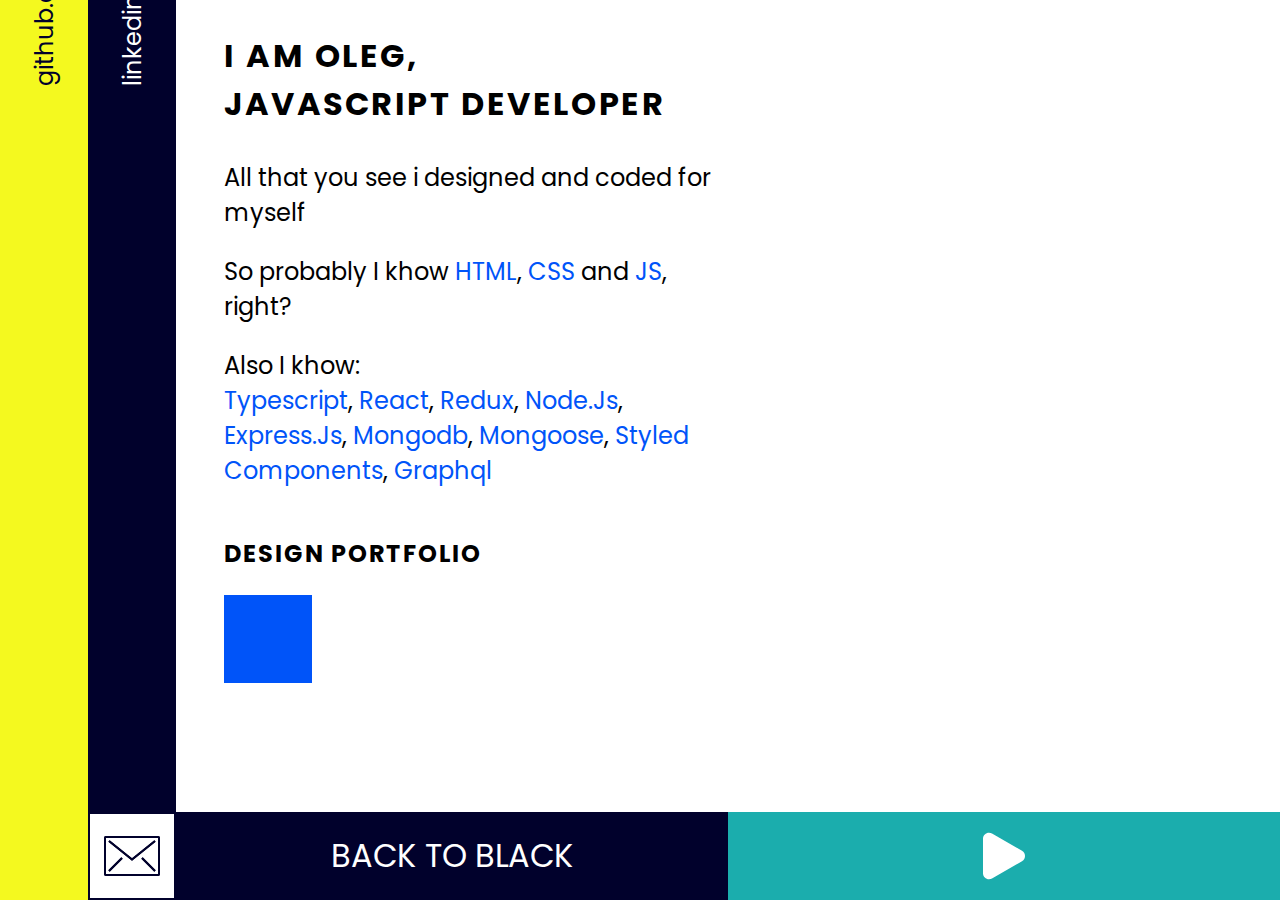
==== index.html @ 10957231 "first" ====
<!DOCTYPE html>
<html lang="en">

<head>
  <meta charset="UTF-8" />
  <meta name="viewport" content="width=device-width, initial-scale=1.0" />
  <link href="https://fonts.googleapis.com/css?family=Poppins&display=swap" rel="stylesheet" />
  <link rel="stylesheet" href="style.css" />
  <title>OLEGMHLP</title>
</head>

<body>
  <main>

    <section class="contacts">
      <div class="contacts-block-github">
        <p>
          github.com/olgmhlp
        </p>
      </div>
      <div class="contacts-block-second">
        <div class="contacts-block-second-mail"></div>
        <div class="contacts-block-second-linkedin">
          <p>linkedin.com/olegmhlp</p>
        </div>
      </div>
    </section>

    <section class="mainSection">
      <div class="content">
        <div class="content-description">
          <p class="content-description-title">I am Oleg,</br> Javascript developer</p>

          <p>All that you see i designed and coded for myself</p>
          <p>So probably I khow <span>HTML</span>, <span>CSS</span> and <span>JS</span>, right?</p>
          <p>Also I khow:</br>
            <span>typescript</span>, <span>react</span>, <span>redux</span>, <span>node.js</span>,
            <span>express.js</span>, <span>mongodb</span>, <span>mongoose</span>,
            <span>styled components</span>, <span>graphql</span></p>

          <div class="content-description-design">
            <p>design portfolio</p>
            <div class="content-description-design-behance_button"></div>
          </div>
        </div>
        <div class="content-codePortfolio"></div>
      </div>

      <div class="footer">
        <div class="footer-block-blackTheme">
          <span>back to black</span>
        </div>
        <div class="footer-block-play">
          <div class="footer-block-play_button"></div>
        </div>
      </div>

    </section>

  </main>
</body>

</html>
---- style.css ----
html,
body {
  font-family: "Poppins", sans-serif;
  margin: 0;
  width: 100vw;
  height: 100vh;
}

main {
  display: flex;
  justify-content: flex-start;
}

.contacts {
  display: flex;
  max-width: 11rem;
  height: 100vh;
}

.contacts-block-github {
  min-width: 5.5rem;
  background: #f4f91f;
  color: #01012c;
  overflow-y: hidden;
}
.contacts-block-github p {
  font-size: 1.5rem;
  transform: rotate(-90deg);
  animation: animate 4s linear infinite;
}
/* @keyframes animate {
  from {
    margin-top: 0px;
  }
  to {
    margin-top: 50em;
  }
} */

.contacts-block-second {
  display: flex;
  flex-direction: column-reverse;
  max-width: 5.5rem;
  height: 100vh;
}

.contacts-block-second-mail {
  cursor: pointer;
  min-width: 84px;
  min-height: 84px;
  border: 2px solid #01012c;
  background-image: url(./images/mail.svg);
  background-position: center;
  background-repeat: no-repeat;
}


.contacts-block-second-mail:hover {
  background: #01012c;
}

.contacts-block-second-linkedin {
  min-width: 5.5rem;
  height: 100vh;
  background: #01012c;
}
.contacts-block-second-linkedin p {
  font-size: 1.5rem;
  color: #ffffff;
  transform: rotate(-90deg);
}

.mainSection {
  display: flex;
  flex-direction: column;
  position: relative;
  width: 100%;
}

.content-description {
  padding-left: 3rem;
  max-width: calc(50% - 3rem);
  font-size: 1.5rem;
}

.content-description span {
  color: #0054f9;
  text-transform: capitalize;
}


.content-description-title {
  font-size: 2rem;
  text-transform: uppercase;
  font-weight: bolder;
  line-height: 48px;
  letter-spacing: 0.08em;
}

.content-description-design {
  display: flex;
  flex-direction: column;
}
.content-description-design p {
  font-weight: bolder;
  font-size: 1.5rem;
  letter-spacing: 0.08em;
  text-transform: uppercase;
}
.content-description-design-behance_button {
  width: 5.5rem;
  height: 5.5rem;
  background: #0054f9;
}

.content-codePortfolio{
  max-width: 50%;
}

.footer {
  display: flex;
  position: absolute;
  bottom: 0;
  min-height: 5.5rem;
  min-width: calc(100vw - 11rem);
}

.footer-block-blackTheme {
  display: flex;
  align-items: center;
  justify-content: center;
  width: 50%;
  height: 84px;
  background: #01012c;
  color: #ffffff;
  font-size: 2rem;
  text-transform: uppercase;
  border: 2px solid #01012c;
}

.footer-block-blackTheme:hover {
  background: #ffffff;
  color: #01012c;
  border: 2px solid #01012c;
}

.footer-block-play {
  display: flex;
  align-items: center;
  justify-content: center;
  width: 50%;
  height: 84px;
  background: #1badad;
  border: 2px solid #1badad;
 
}


.footer-block-play_button {
  cursor: pointer;
  width: 64px;
  height: 64px;
  background-image: url(./images/playButton.svg);
  background-position: center;
  background-repeat: no-repeat;
}
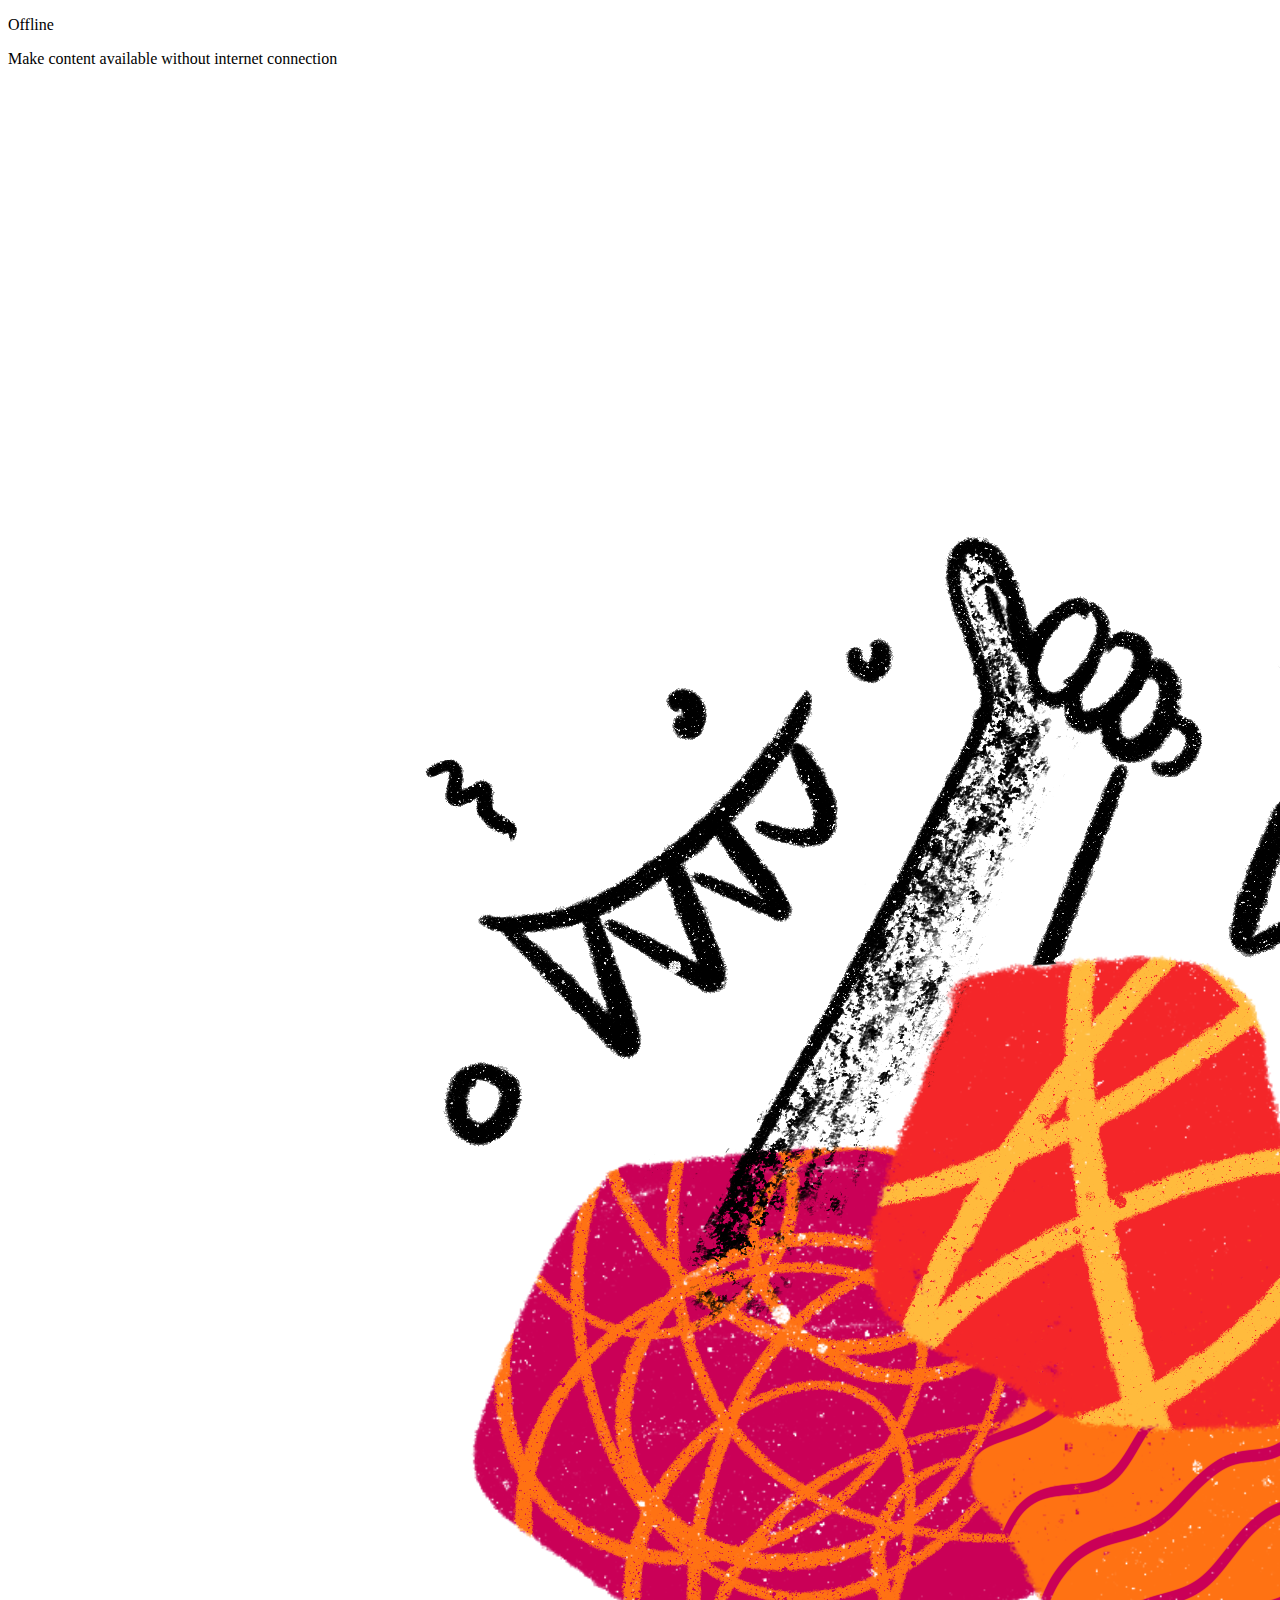
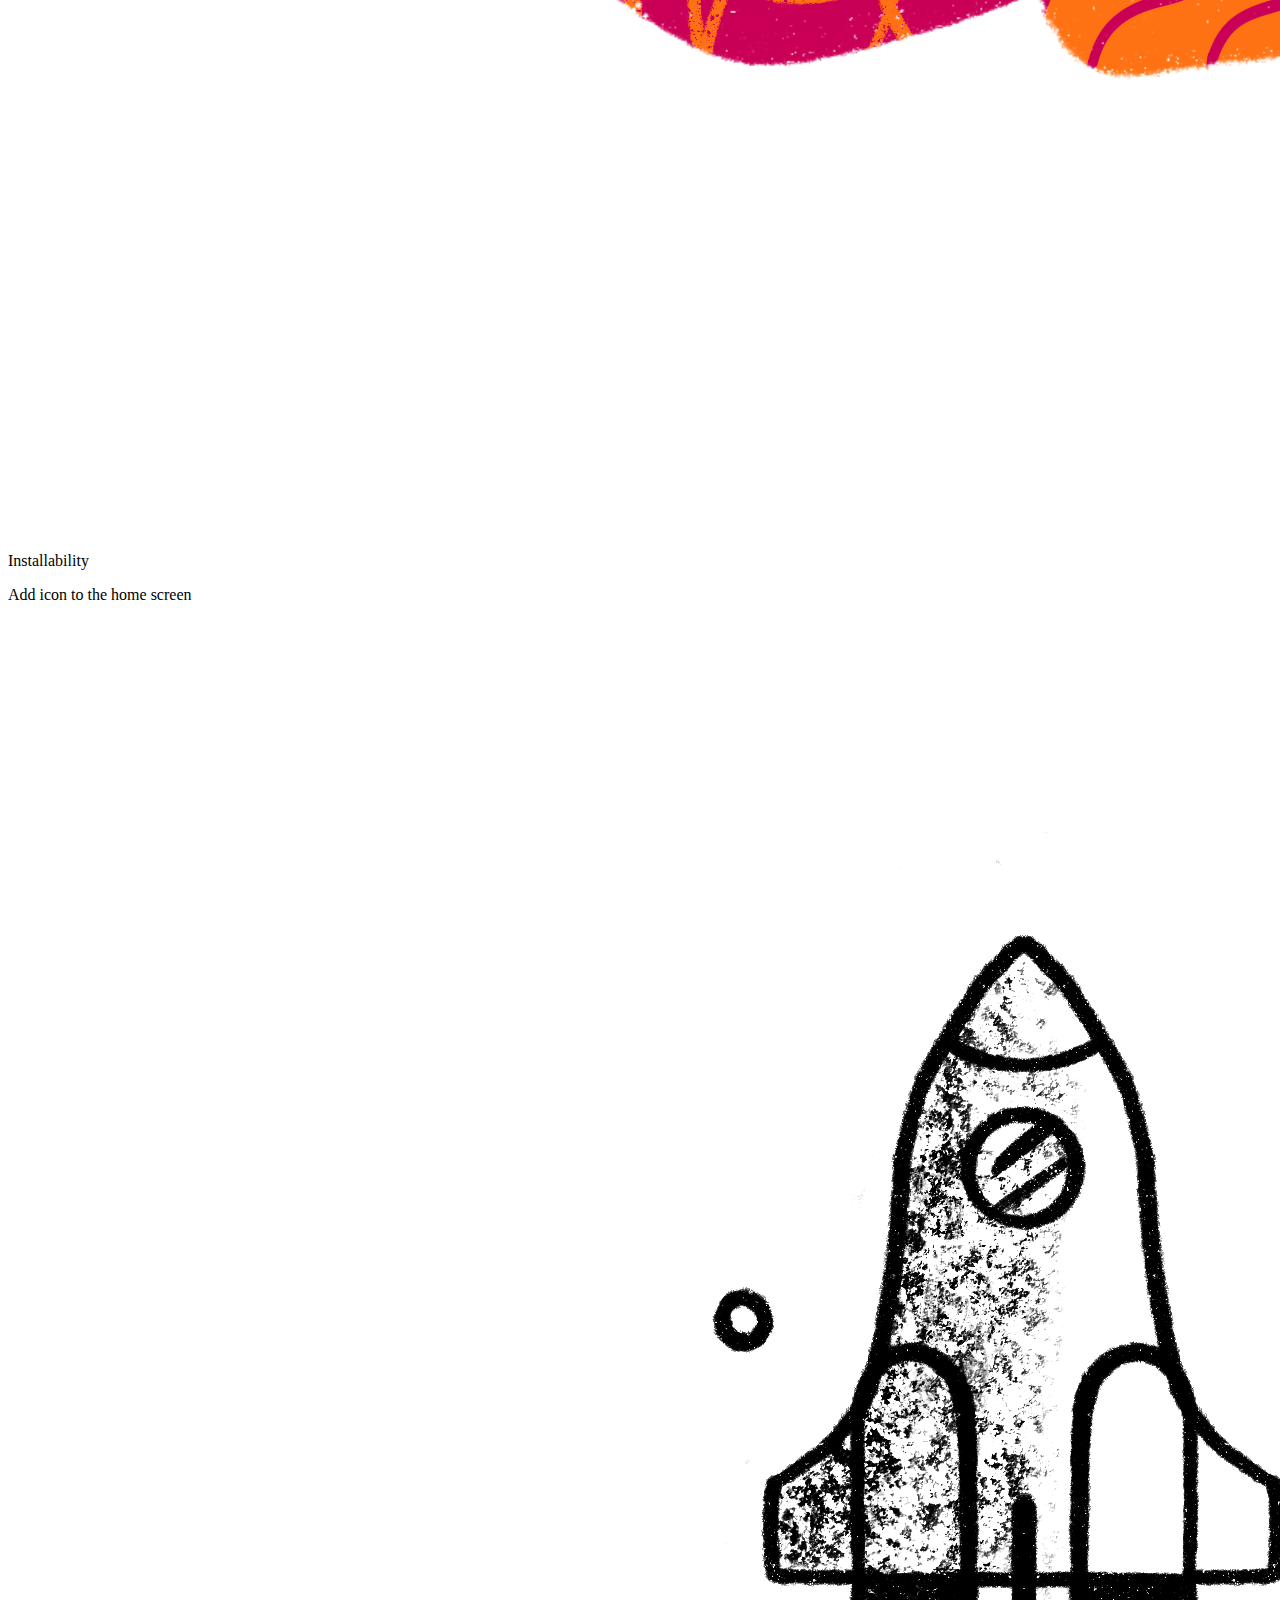
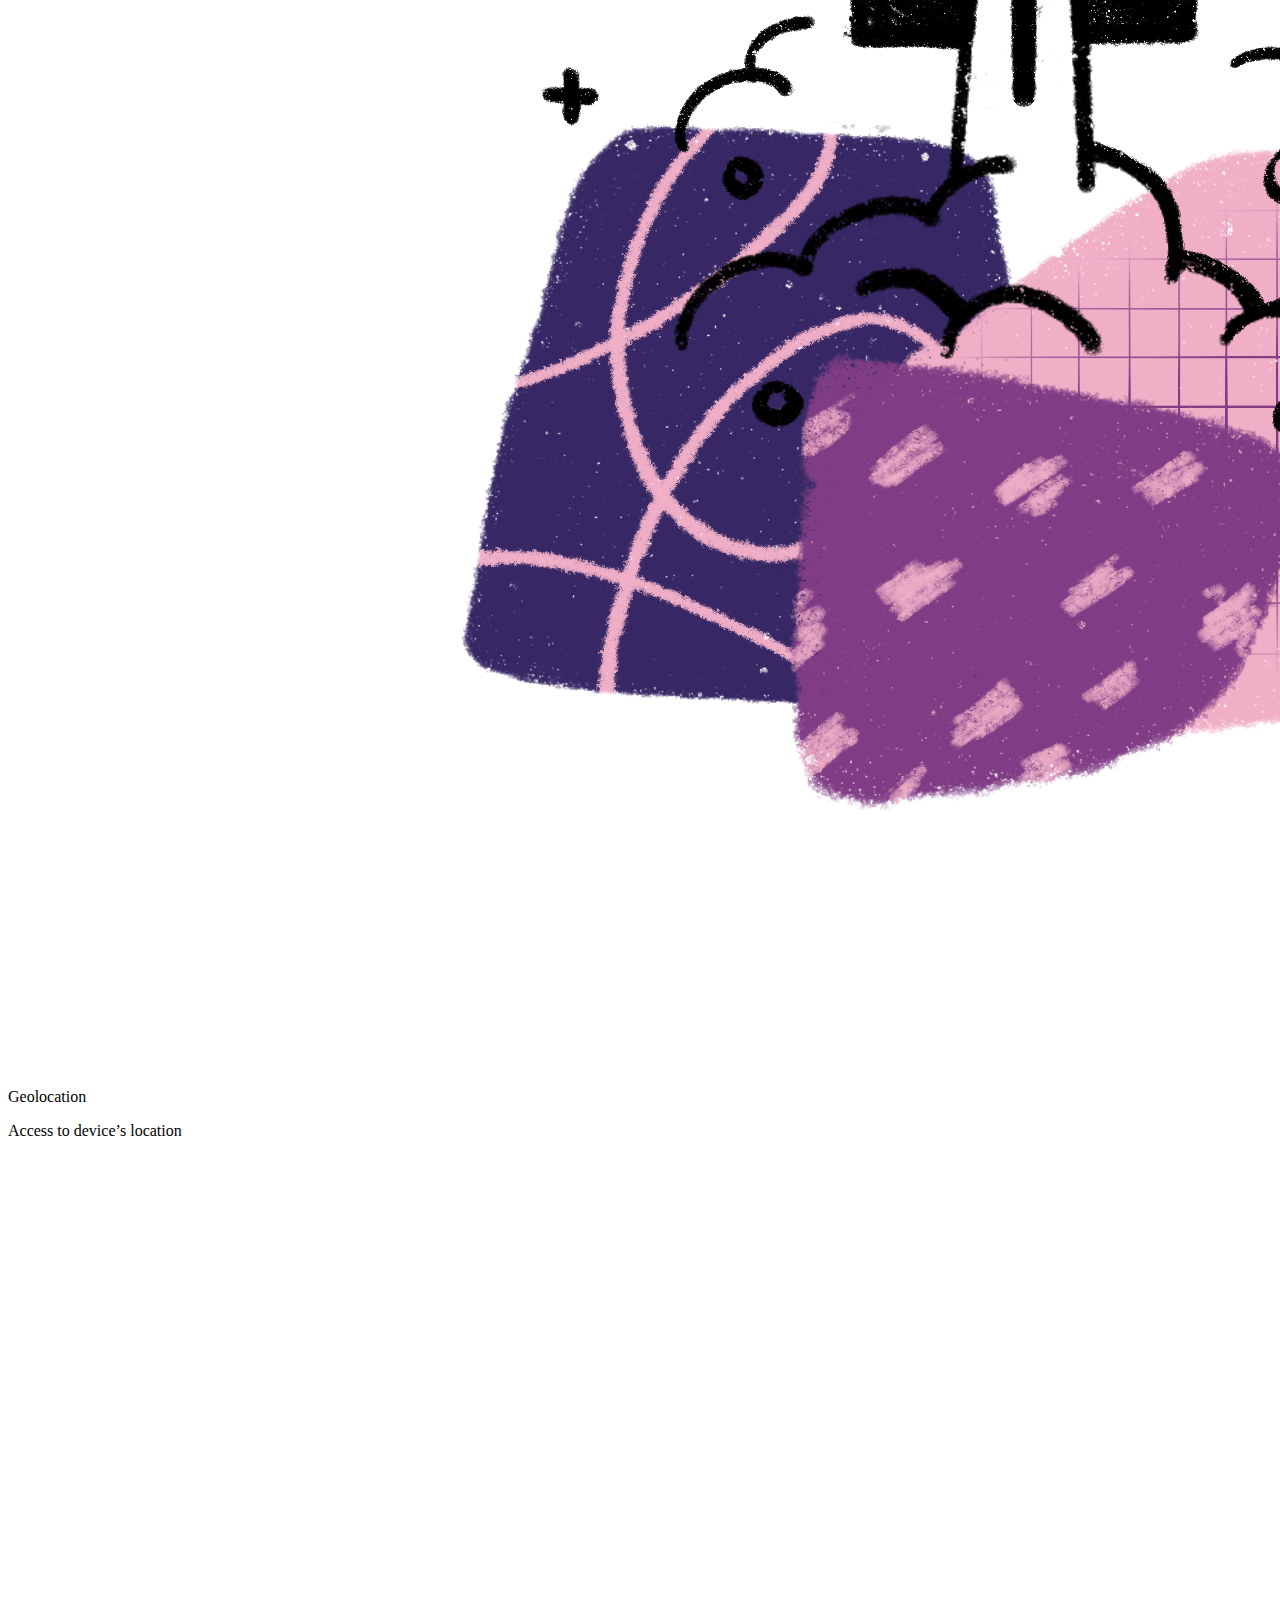
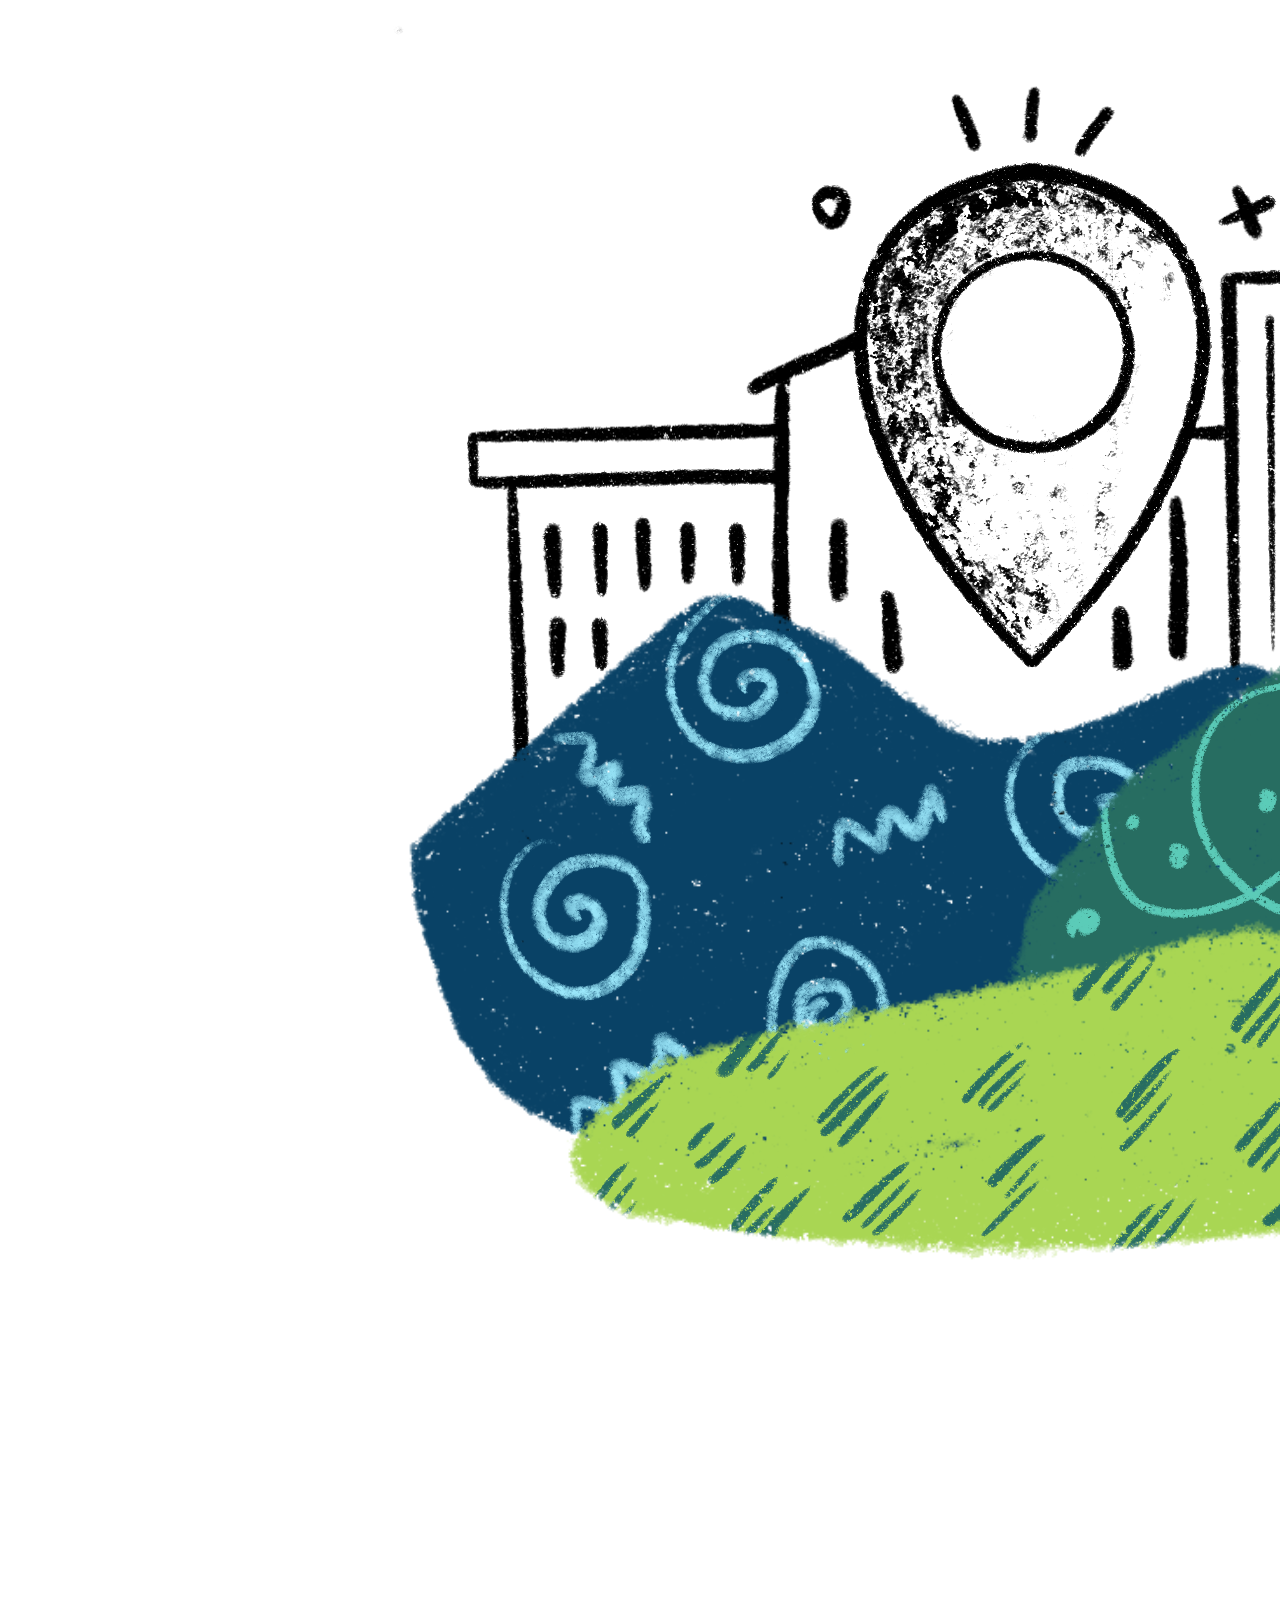
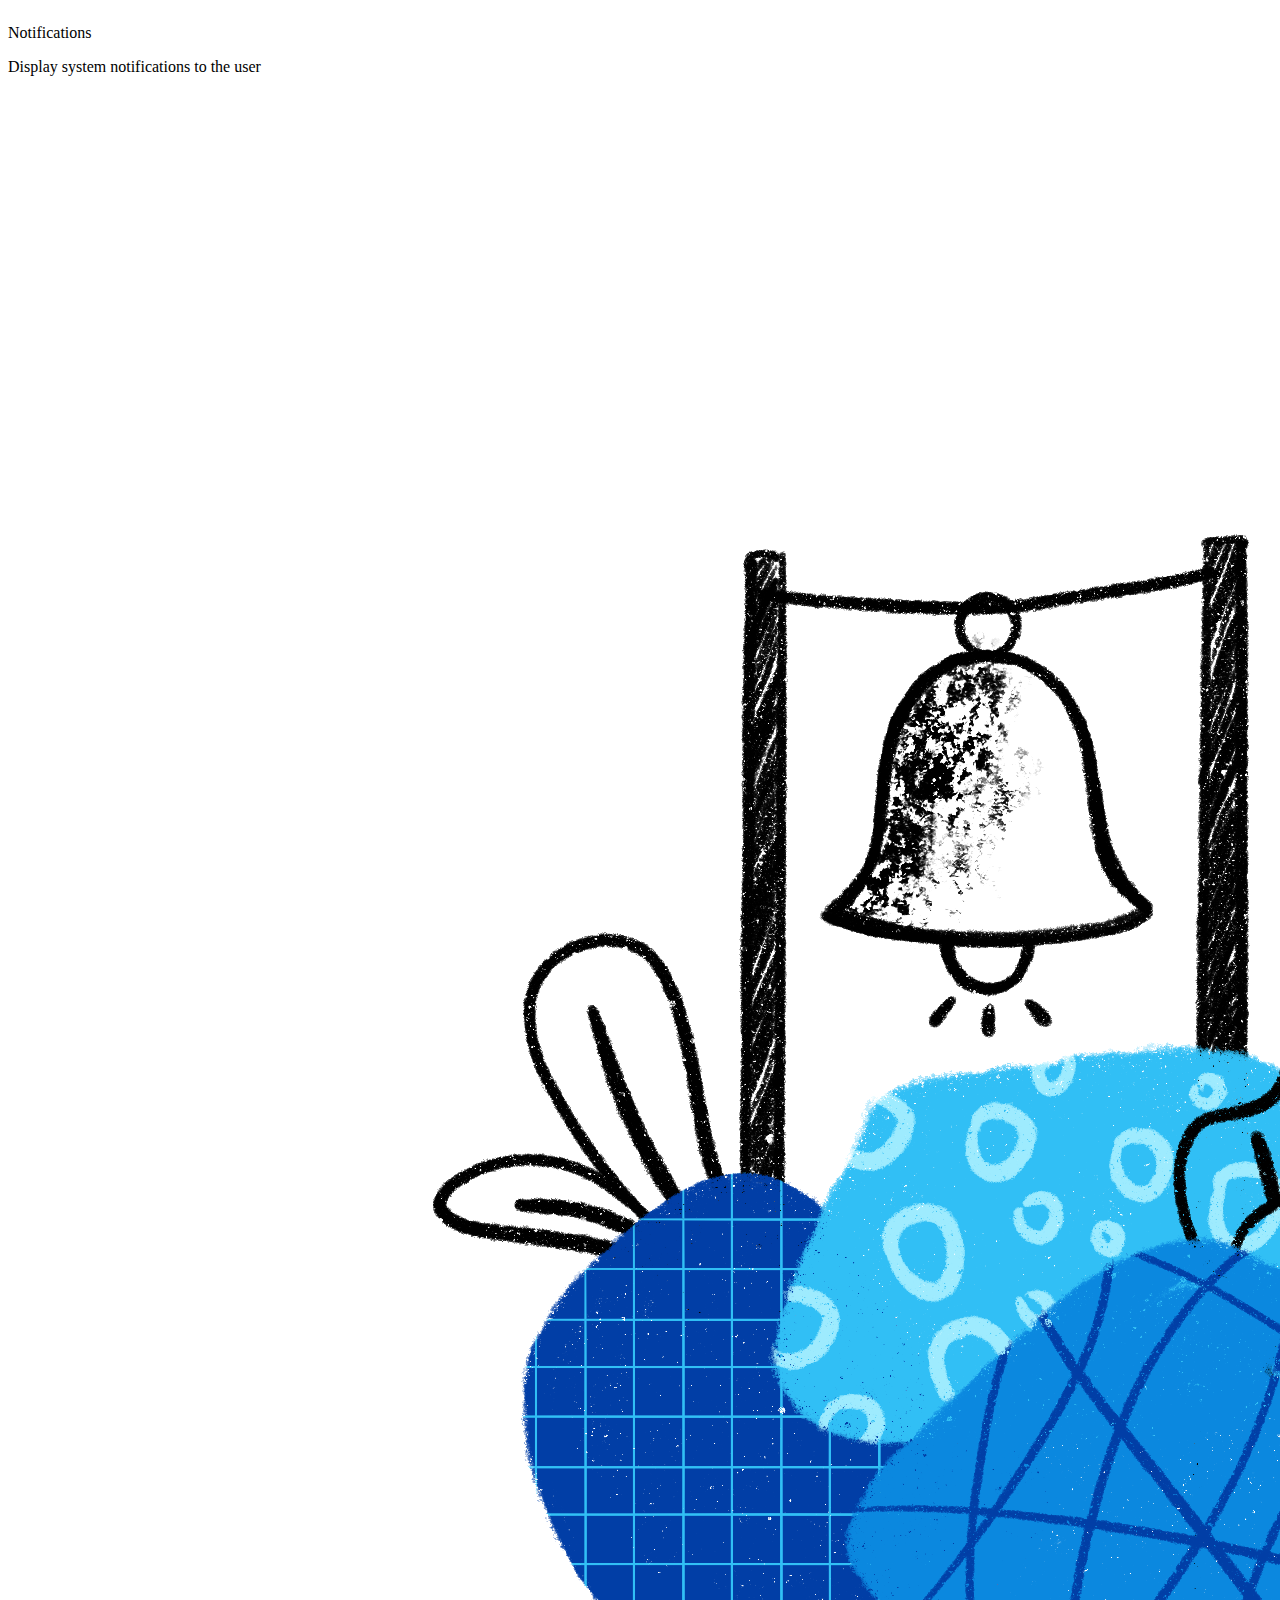
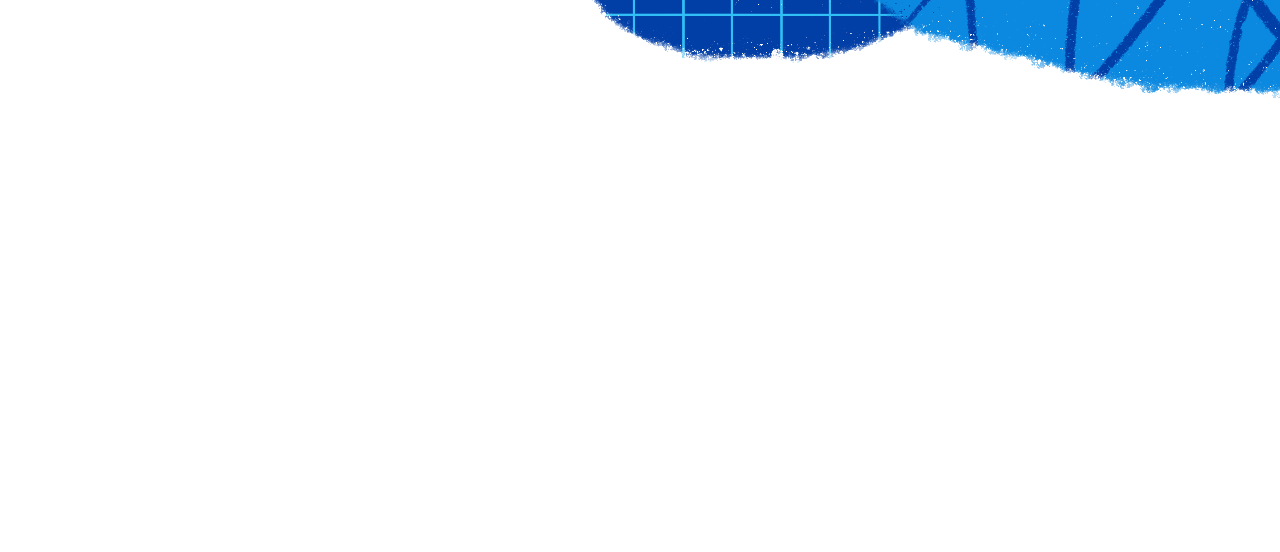
==== commit c9c254b7: "preload" ====
--- a/index.html
+++ b/index.html
@@ -2,62 +2,58 @@
 <html lang="en">
 
 <head>
-  <meta charset="UTF-8" />
-  <meta name="viewport" content="width=device-width, initial-scale=1.0" />
-  <link href="https://fonts.googleapis.com/css?family=Poppins&display=swap" rel="stylesheet" />
-  <link rel="stylesheet" href="style.css" />
-  <title>OLEGMHLP</title>
+    <meta charset="UTF-8">
+    <meta name="viewport" content="width=device-width, initial-scale=1.0">
+    <link href="main.style.css" rel="preload">
+    <link href="https://fonts.googleapis.com/css2?family=Poppins:wght@400;500;600&display=swap" rel="preload">
+    <title>So progressive</title>
 </head>
 
 <body>
-  <main>
+    <div class='main-screen'>
 
-    <section class="contacts">
-      <div class="contacts-block-github">
-        <p>
-          github.com/olgmhlp
-        </p>
-      </div>
-      <div class="contacts-block-second">
-        <div class="contacts-block-second-mail"></div>
-        <div class="contacts-block-second-linkedin">
-          <p>linkedin.com/olegmhlp</p>
+        <div class='main-card offline-bg' onclick="window.location='pages/offline.html'">
+            <div class='main-card_text'>
+                <p class='big-header'>Offline</p>
+                <p class='main-card_text_description'>Make content available without internet connection</p>
+            </div>
+            <div class='main-image-container'>
+                <img class='main-image' src="assets/main_offline.png" alt="offline">
+            </div>
         </div>
-      </div>
-    </section>
 
-    <section class="mainSection">
-      <div class="content">
-        <div class="content-description">
-          <p class="content-description-title">I am Oleg,</br> Javascript developer</p>
+        <div class='main-card install-bg' onclick="window.location='pages/installability.html'">
+            <div class='main-card_text'>
+                <p class='big-header'>Installability</p>
+                <p class='main-card_text_description'>Add icon to the home screen</p>
+            </div>
+            <div class='main-image-container'>
+                <img class='main-image' src="assets/main_installability.png" alt="offline">
+            </div>
+        </div>
 
-          <p>All that you see i designed and coded for myself</p>
-          <p>So probably I khow <span>HTML</span>, <span>CSS</span> and <span>JS</span>, right?</p>
-          <p>Also I khow:</br>
-            <span>typescript</span>, <span>react</span>, <span>redux</span>, <span>node.js</span>,
-            <span>express.js</span>, <span>mongodb</span>, <span>mongoose</span>,
-            <span>styled components</span>, <span>graphql</span></p>
+        <div class='main-card location-bg' onclick="window.location='pages/geolocation.html'">
+            <div class='main-card_text'>
+                <p class='big-header'>Geolocation</p>
+                <p class='main-card_text_description'>Access to device’s location</p>
+            </div>
+            <div class='main-image-container'>
+                <img class='main-image' src="assets/main_geolocation.png" alt="offline">
+            </div>
+        </div>
 
-          <div class="content-description-design">
-            <p>design portfolio</p>
-            <div class="content-description-design-behance_button"></div>
-          </div>
+        <div class='main-card notific-bg' onclick="window.location='pages/notifications.html'">
+            <div class='main-card_text'>
+                <p class='big-header'>Notifications</p>
+                <p class='main-card_text_description'>Display system notifications to the user</p>
+            </div>
+            <div class='main-image-container'>
+                <img class='main-image' src="assets/main_notification.png" alt="offline">
+            </div>
         </div>
-        <div class="content-codePortfolio"></div>
-      </div>
 
-      <div class="footer">
-        <div class="footer-block-blackTheme">
-          <span>back to black</span>
-        </div>
-        <div class="footer-block-play">
-          <div class="footer-block-play_button"></div>
-        </div>
-      </div>
+    </div>
 
-    </section>
-
-  </main>
 </body>
 
 </html>--- a/main.style.css
+++ b/main.style.css
@@ -0,0 +1,285 @@
+* {
+  margin: 0;
+  padding: 0;
+  font-family: 'Poppins', sans-serif;
+}
+
+.offline-bg {
+  background: #fff08f;
+}
+.install-bg {
+  background: #fee2ee;
+}
+.location-bg {
+  background: #ccf8ed;
+}
+.notific-bg {
+  background: #d1e7fe;
+}
+
+.pending {
+  color: #758c9f;
+}
+
+.success {
+  color: #078761;
+}
+
+.denied {
+  color: #e42c02;
+}
+
+.main-screen {
+  display: flex;
+  flex-direction: column;
+  margin: 1rem;
+}
+
+.main-card {
+  cursor: pointer;
+  box-sizing: border-box;
+  display: flex;
+  justify-content: space-between;
+  align-items: center;
+  border-radius: 1rem;
+  height: 184px;
+  max-height: 184px;
+  padding: 38px 0px 38px 24px;
+  margin-bottom: 1rem;
+  overflow: hidden;
+}
+
+.main-card:last-of-type {
+  margin-bottom: 0;
+}
+
+.main-card_text {
+  min-width: 188px;
+  flex: 2;
+}
+.main-image-container {
+  display: flex;
+  justify-content: flex-end;
+  flex: 2;
+}
+
+.big-header {
+  font-weight: 600;
+  font-size: 8vw;
+  line-height: 48px;
+}
+
+.main-card_text_description {
+  font-size: 14px;
+  line-height: 140%;
+  max-width: 180px;
+  color: rgba(0, 0, 0, 0.6);
+}
+
+.main-image {
+  display: block;
+  width: 100%;
+  max-width: 154px;
+  height: auto;
+}
+
+.container {
+  box-sizing: border-box;
+  margin: 32px;
+  position: relative;
+}
+
+.nav-bar {
+  cursor: pointer;
+  display: flex;
+  margin-bottom: 24px;
+}
+
+.nav-header {
+  font-style: normal;
+  font-weight: bolder;
+  font-size: 40px;
+  line-height: 60px;
+  padding-left: 1rem;
+}
+
+.content-image {
+  width: 100%;
+  max-width: 450px;
+  height: auto;
+}
+
+.secondary-header {
+  font-style: normal;
+  font-weight: 600;
+  font-size: 26px;
+  line-height: 39px;
+  padding-top: 40px;
+  padding-bottom: 8px;
+}
+
+.content-text {
+  font-size: 18px;
+  line-height: 27px;
+  color: rgba(0, 0, 0, 0.75);
+}
+
+.install-container {
+  margin: 24px 0 16px;
+  width: 100%;
+  height: 184px;
+  display: flex;
+  justify-content: center;
+  align-items: center;
+  background: #fee2ee;
+  border-radius: 24px;
+}
+
+.install-image {
+  width: 45%;
+  max-width: 180px;
+  height: auto;
+}
+
+.status-header {
+  margin-top: 40px;
+  font-weight: 600;
+  font-size: 1.1rem;
+  line-height: 132.2%;
+  color: #242424;
+}
+
+.status-header:nth-of-type(3) {
+  margin-top: 24px;
+}
+
+#install-status {
+  padding-left: 0.5rem;
+}
+
+.filled-button {
+  cursor: pointer;
+  position: absolute;
+  bottom: 32px;
+  left: 32px;
+  border: none;
+  outline: none;
+  width: calc(100% - 64px);
+  max-width: 480px;
+  padding: 10px;
+  font-weight: 600;
+  font-size: 18px;
+  letter-spacing: 0.04em;
+
+  background: #fff08f;
+  border-radius: 8px;
+}
+
+.notifications-button {
+  cursor: pointer;
+  border: none;
+  outline: none;
+  width: 100%;
+  max-width: 480px;
+  padding: 10px;
+  margin-top: 2rem;
+  font-weight: 600;
+  font-size: 18px;
+  letter-spacing: 0.04em;
+  color: #758c9f;
+  background: #e7eaef;
+  border-radius: 0.5rem;
+}
+
+.animations-container {
+  display: flex;
+  justify-content: space-between;
+}
+
+.animation {
+  border-radius: 20px;
+  width: 47%;
+  height: auto;
+  max-width: 10rem;
+  max-height: 10rem;
+}
+
+#install-prompt {
+  position: fixed;
+  display: flex;
+  align-items: center;
+  width: 100%;
+  height: 120px;
+  bottom: 0;
+  background: #fff08f;
+}
+
+.doge {
+  padding-left: 24px;
+  padding-right: 12px;
+  width: 76px;
+  height: 81px;
+}
+
+.prompt-text {
+  font-size: 24px;
+  line-height: 30px;
+  color: #242424;
+  padding-bottom: 8px;
+}
+
+.prompt-button {
+  cursor: pointer;
+  width: 160px;
+  height: 36px;
+  font-size: 18px;
+  line-height: 27px;
+  color: #242424;
+  background: #ffffff;
+  border-radius: 10px;
+  border: none;
+  outline: none;
+}
+
+.prompt-close {
+  position: absolute;
+  cursor: pointer;
+  right: 16px;
+  top: 16px;
+}
+
+.location-details {
+  box-sizing: border-box;
+  margin-top: 24px;
+  font-size: 18px;
+  line-height: 145%;
+  padding: 24px;
+  width: 100%;
+  max-width: 480px;
+  height: 136px;
+  background: #ffffff;
+  box-shadow: 0px 0px 14px rgba(221, 225, 228, 0.69);
+  border-radius: 10px;
+}
+
+.td-title {
+  font-weight: 500;
+  width: 120px;
+  line-height: 132.2%;
+}
+
+
+@media only screen and (min-width: 768px) { 
+
+  .animations-container {
+    justify-content: flex-start;
+  }
+
+  .animation {
+    margin-right: 2rem;
+  }
+
+  .big-header {
+    font-size: 56px;
+  }
+}
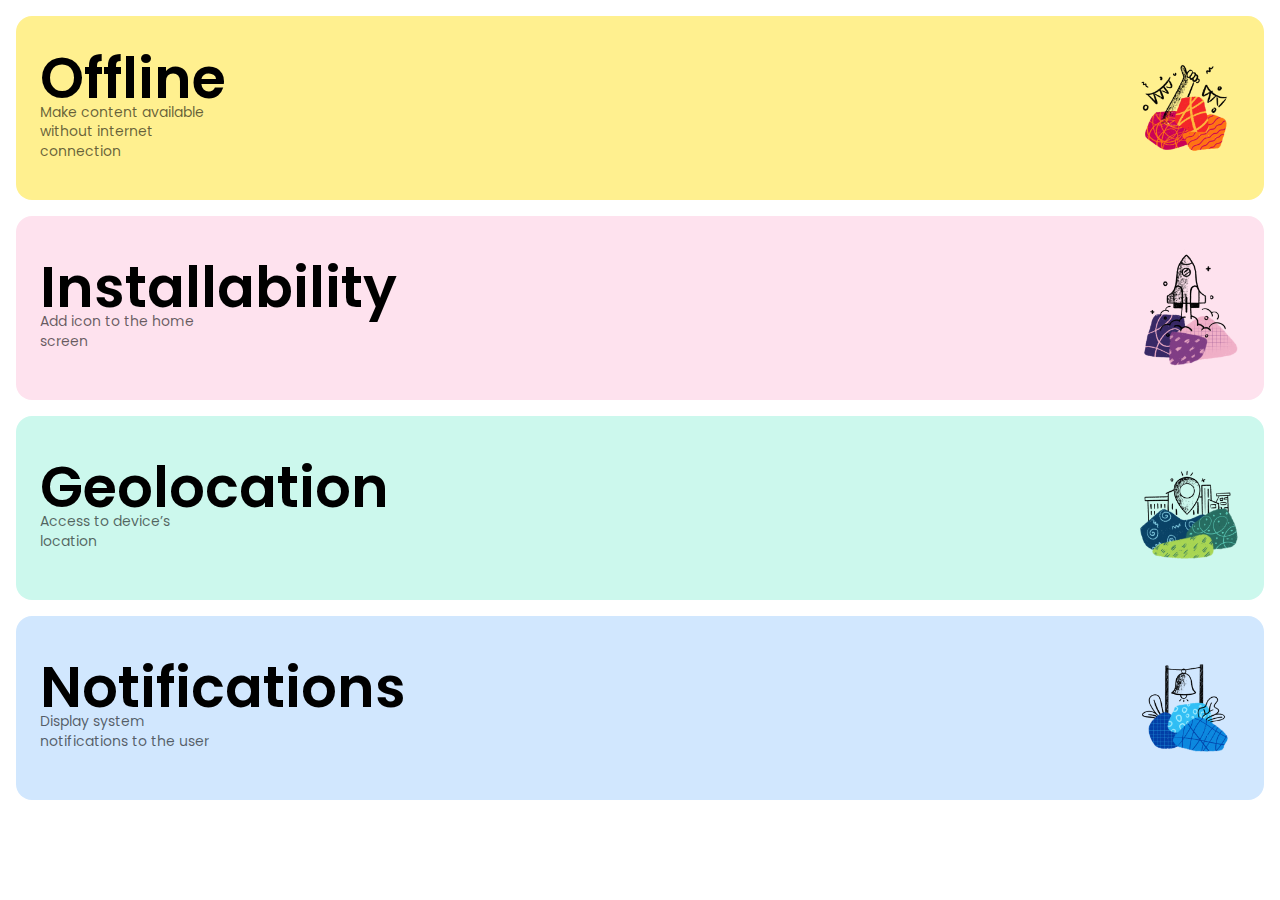
==== commit 23b15124: "Revert "preload"" ====
--- a/index.html
+++ b/index.html
@@ -4,8 +4,8 @@
 <head>
     <meta charset="UTF-8">
     <meta name="viewport" content="width=device-width, initial-scale=1.0">
-    <link href="main.style.css" rel="preload">
-    <link href="https://fonts.googleapis.com/css2?family=Poppins:wght@400;500;600&display=swap" rel="preload">
+    <link href="main.style.css" rel="stylesheet">
+    <link href="https://fonts.googleapis.com/css2?family=Poppins:wght@400;500;600&display=swap" rel="stylesheet">
     <title>So progressive</title>
 </head>
 
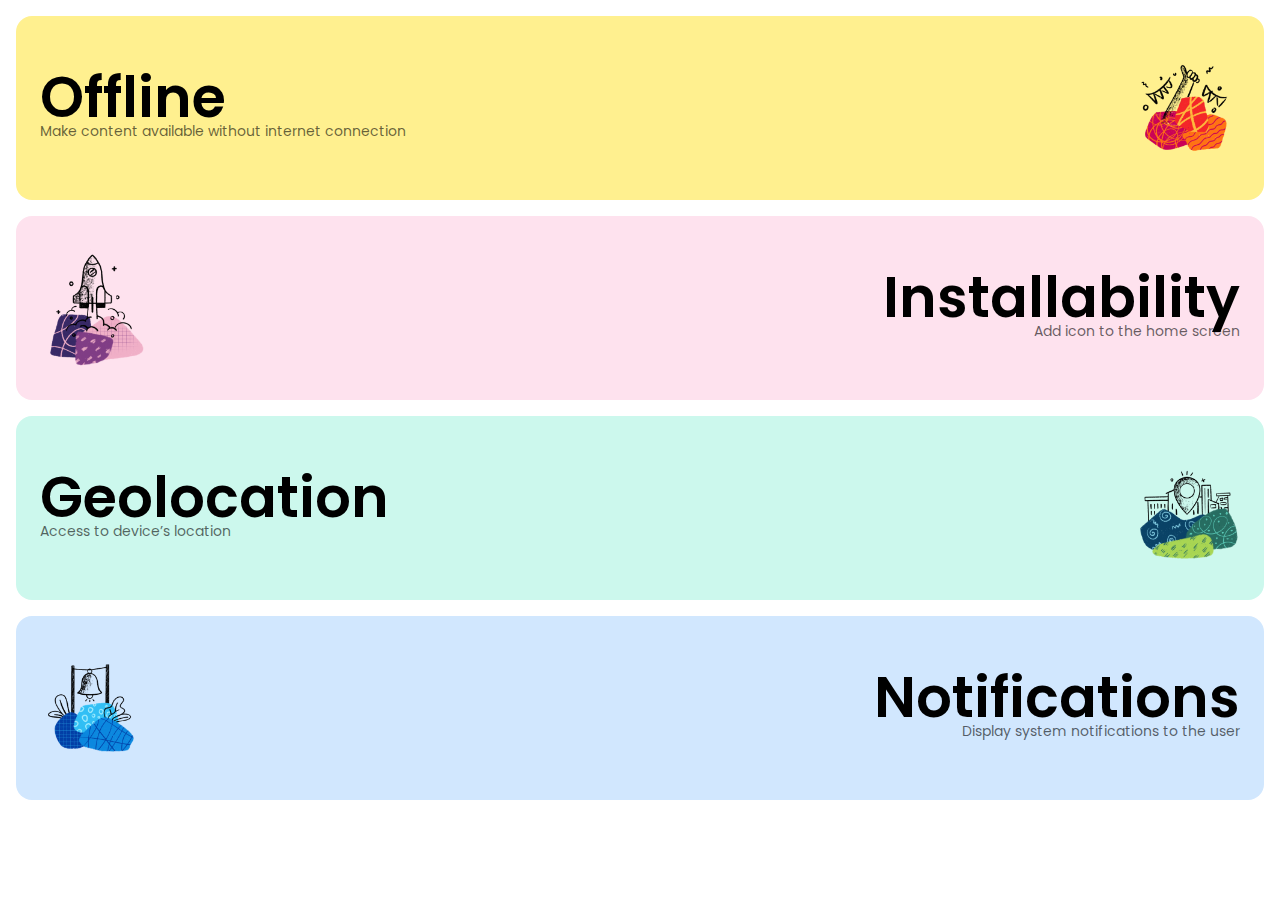
==== commit 6a2b111a: "reverse and fix design" ====
--- a/index.html
+++ b/index.html
@@ -4,6 +4,10 @@
 <head>
     <meta charset="UTF-8">
     <meta name="viewport" content="width=device-width, initial-scale=1.0">
+    <link rel="apple-touch-icon" sizes="180x180" href="/favicons/apple-touch-icon.png">
+    <link rel="icon" type="image/png" sizes="32x32" href="/favicons/favicon-32x32.png">
+    <link rel="icon" type="image/png" sizes="16x16" href="/favicons/favicon-16x16.png">
+    <link rel="manifest" href="manifest.json">
     <link href="main.style.css" rel="stylesheet">
     <link href="https://fonts.googleapis.com/css2?family=Poppins:wght@400;500;600&display=swap" rel="stylesheet">
     <title>So progressive</title>
@@ -22,12 +26,12 @@
             </div>
         </div>
 
-        <div class='main-card install-bg' onclick="window.location='pages/installability.html'">
-            <div class='main-card_text'>
-                <p class='big-header'>Installability</p>
+        <div class='main-card install-bg reverse' onclick="window.location='pages/installability.html'">
+            <div class='main-card_text '>
+                <p class='big-header reverse-header'>Installability</p>
                 <p class='main-card_text_description'>Add icon to the home screen</p>
             </div>
-            <div class='main-image-container'>
+            <div class='main-image-container reverse-image'>
                 <img class='main-image' src="assets/main_installability.png" alt="offline">
             </div>
         </div>
@@ -42,12 +46,12 @@
             </div>
         </div>
 
-        <div class='main-card notific-bg' onclick="window.location='pages/notifications.html'">
+        <div class='main-card notific-bg reverse' onclick="window.location='pages/notifications.html'">
             <div class='main-card_text'>
-                <p class='big-header'>Notifications</p>
+                <p class='big-header reverse-header'>Notifications</p>
                 <p class='main-card_text_description'>Display system notifications to the user</p>
             </div>
-            <div class='main-image-container'>
+            <div class='main-image-container reverse-image'>
                 <img class='main-image' src="assets/main_notification.png" alt="offline">
             </div>
         </div>
--- a/main.style.css
+++ b/main.style.css
@@ -27,6 +27,17 @@
 
 .denied {
   color: #e42c02;
+}
+
+.reverse {
+  flex-direction: row-reverse;
+  text-align: right;
+  padding: 38px 24px 38px 0px !important;
+}
+
+.reverse-image {
+  justify-content: flex-start !important;
+  /* flex: 2 !important; */
 }
 
 .main-screen {
@@ -46,7 +57,6 @@
   max-height: 184px;
   padding: 38px 0px 38px 24px;
   margin-bottom: 1rem;
-  overflow: hidden;
 }
 
 .main-card:last-of-type {
@@ -60,7 +70,7 @@
 .main-image-container {
   display: flex;
   justify-content: flex-end;
-  flex: 2;
+  flex: 1.5;
 }
 
 .big-header {
@@ -72,7 +82,6 @@
 .main-card_text_description {
   font-size: 14px;
   line-height: 140%;
-  max-width: 180px;
   color: rgba(0, 0, 0, 0.6);
 }
 
@@ -268,9 +277,7 @@
   line-height: 132.2%;
 }
 
-
-@media only screen and (min-width: 768px) { 
-
+@media only screen and (min-width: 768px) {
   .animations-container {
     justify-content: flex-start;
   }
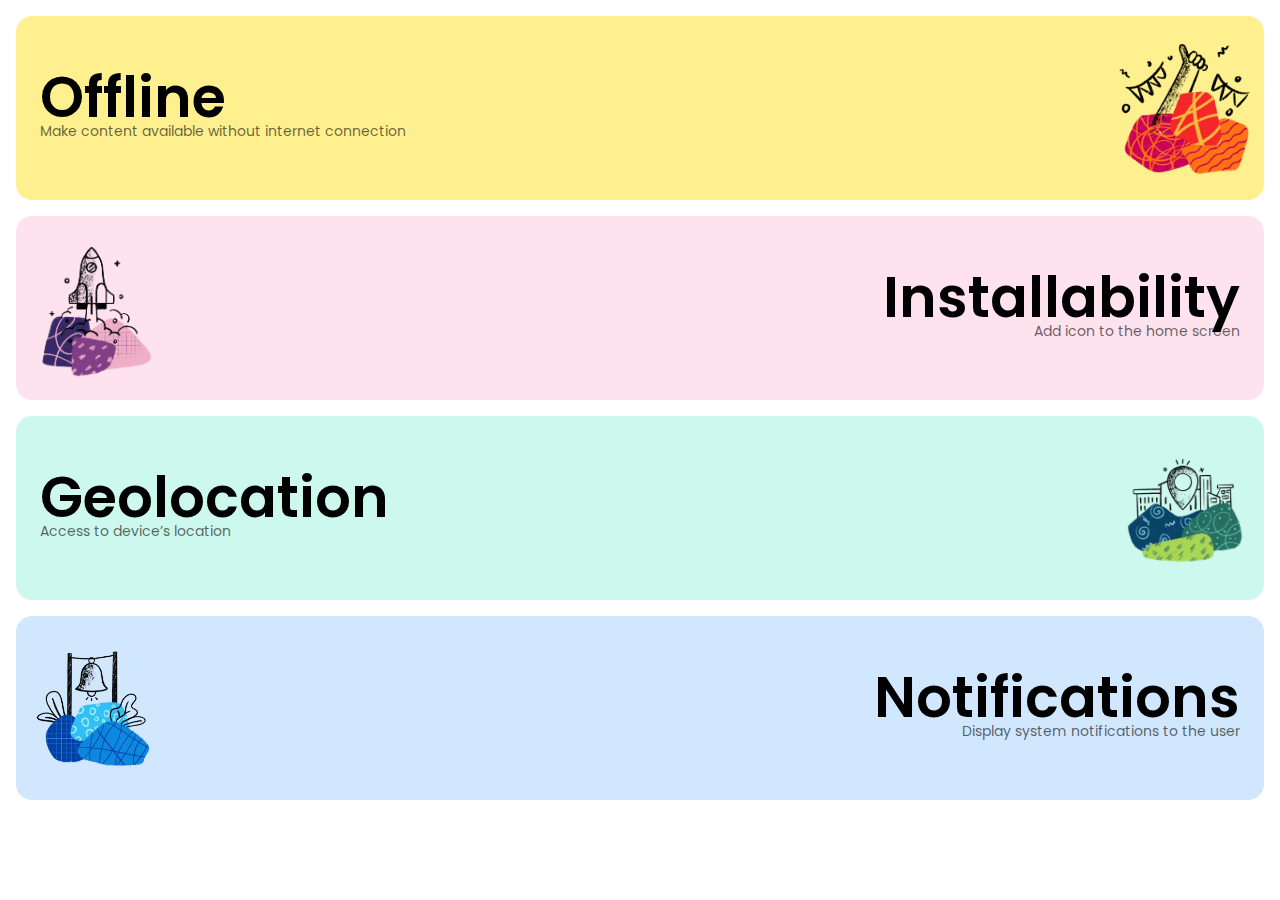
==== commit afe2d049: "optimised sized" ====
--- a/index.html
+++ b/index.html
@@ -4,11 +4,13 @@
 <head>
     <meta charset="UTF-8">
     <meta name="viewport" content="width=device-width, initial-scale=1.0">
+    <meta name="theme-color"  content="#FFFFFF">
+    <meta name="description" content="Test App with basic PWA features">
     <link rel="apple-touch-icon" sizes="180x180" href="/favicons/apple-touch-icon.png">
     <link rel="icon" type="image/png" sizes="32x32" href="/favicons/favicon-32x32.png">
     <link rel="icon" type="image/png" sizes="16x16" href="/favicons/favicon-16x16.png">
     <link rel="manifest" href="manifest.json">
-    <link href="main.style.css" rel="stylesheet">
+    <link rel="stylesheet"href="main.style.css" >
     <link href="https://fonts.googleapis.com/css2?family=Poppins:wght@400;500;600&display=swap" rel="stylesheet">
     <title>So progressive</title>
 </head>
@@ -22,7 +24,7 @@
                 <p class='main-card_text_description'>Make content available without internet connection</p>
             </div>
             <div class='main-image-container'>
-                <img class='main-image' src="assets/main_offline.png" alt="offline">
+                <img class='main-image' src="assets/main_offline.webp" alt="offline">
             </div>
         </div>
 
@@ -32,7 +34,7 @@
                 <p class='main-card_text_description'>Add icon to the home screen</p>
             </div>
             <div class='main-image-container reverse-image'>
-                <img class='main-image' src="assets/main_installability.png" alt="offline">
+                <img class='main-image' src="assets/main_installability.webp" alt="offline">
             </div>
         </div>
 
@@ -42,7 +44,7 @@
                 <p class='main-card_text_description'>Access to device’s location</p>
             </div>
             <div class='main-image-container'>
-                <img class='main-image' src="assets/main_geolocation.png" alt="offline">
+                <img class='main-image' src="assets/main_geolocation.webp" alt="offline">
             </div>
         </div>
 
@@ -52,12 +54,12 @@
                 <p class='main-card_text_description'>Display system notifications to the user</p>
             </div>
             <div class='main-image-container reverse-image'>
-                <img class='main-image' src="assets/main_notification.png" alt="offline">
+                <img class='main-image' src="assets/main_notification.webp" alt="offline">
             </div>
         </div>
 
     </div>
-
+    <script src="/js/app.js"></script>
 </body>
 
 </html>--- a/main.style.css
+++ b/main.style.css
@@ -2,6 +2,17 @@
   margin: 0;
   padding: 0;
   font-family: 'Poppins', sans-serif;
+}
+
+@media all and (display-mode: standalone) {
+  body {
+    -webkit-touch-callout: none; /* iOS Safari */
+    -webkit-user-select: none; /* Safari */
+    -khtml-user-select: none; /* Konqueror HTML */
+    -moz-user-select: none; /* Old versions of Firefox */
+    -ms-user-select: none; /* Internet Explorer/Edge */
+    user-select: none;
+  }
 }
 
 .offline-bg {
@@ -237,7 +248,7 @@
   padding-bottom: 8px;
 }
 
-.prompt-button {
+#prompt-button {
   cursor: pointer;
   width: 160px;
   height: 36px;
